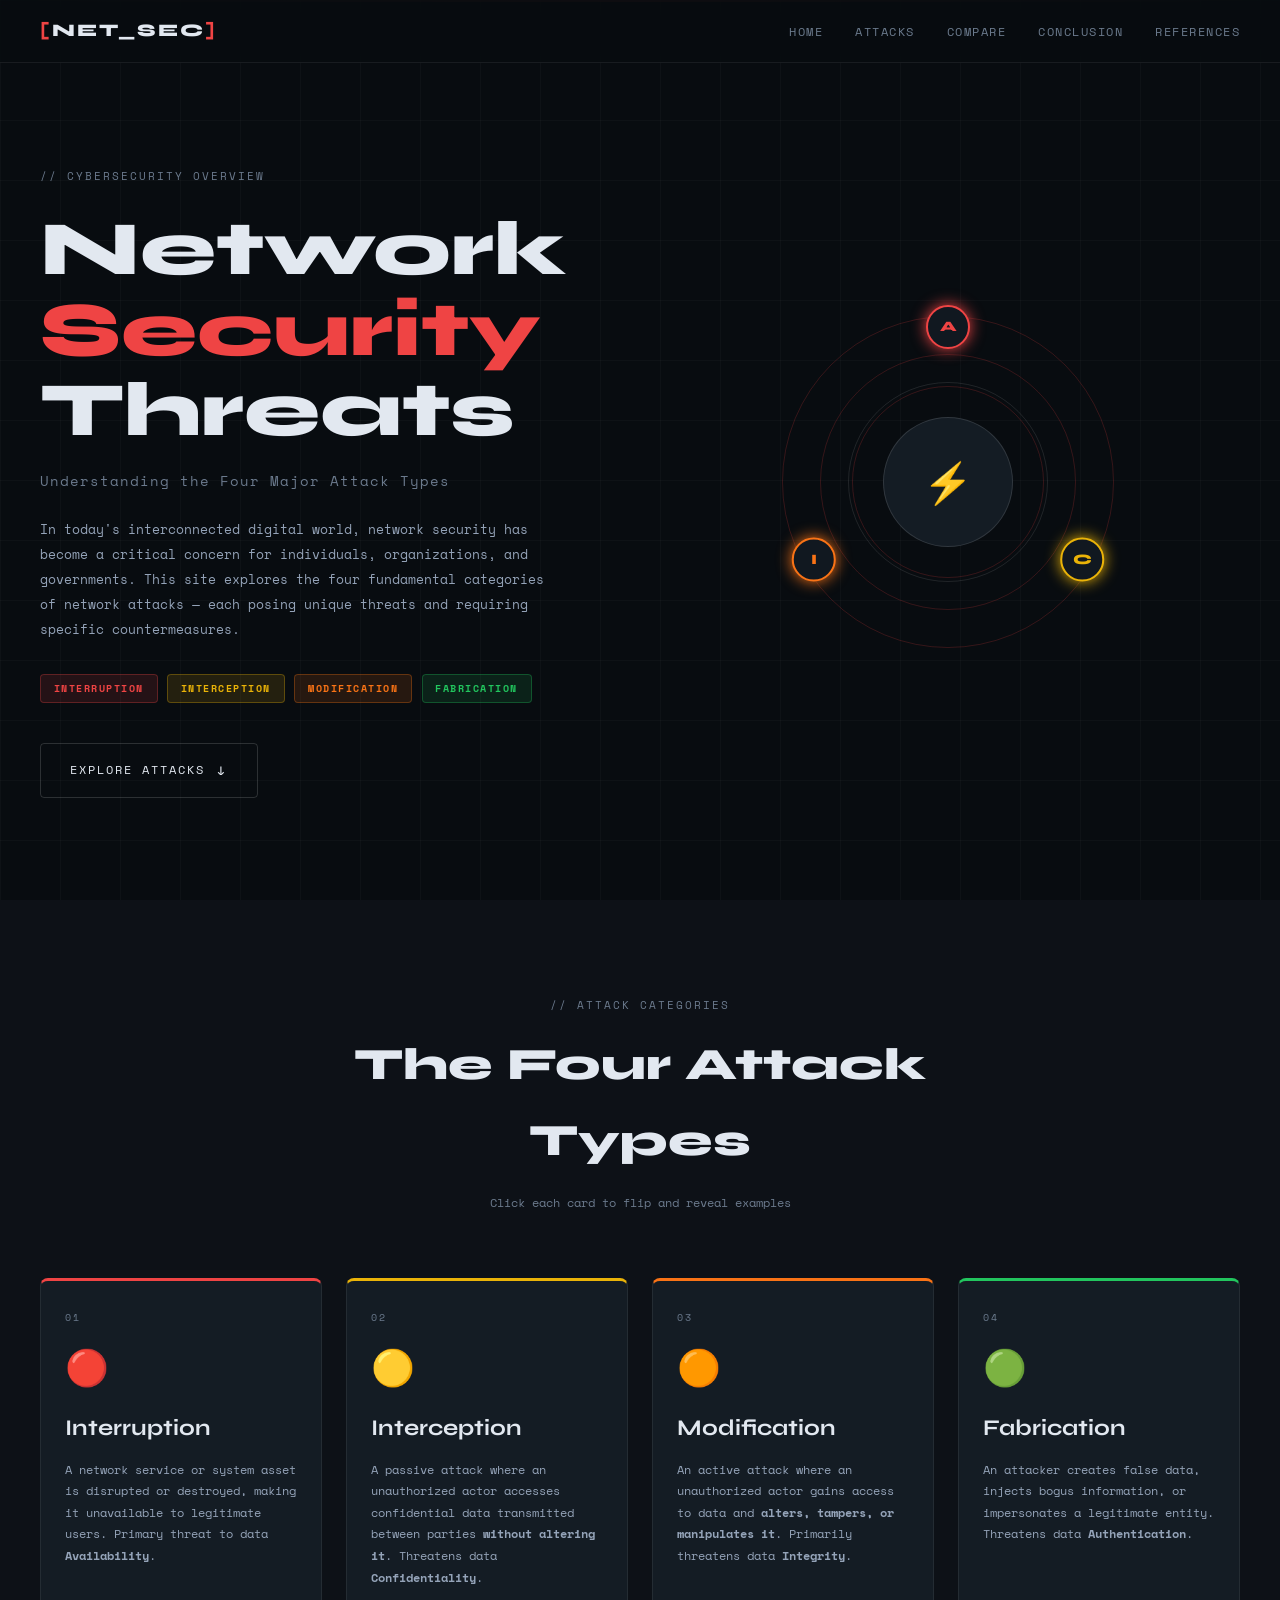
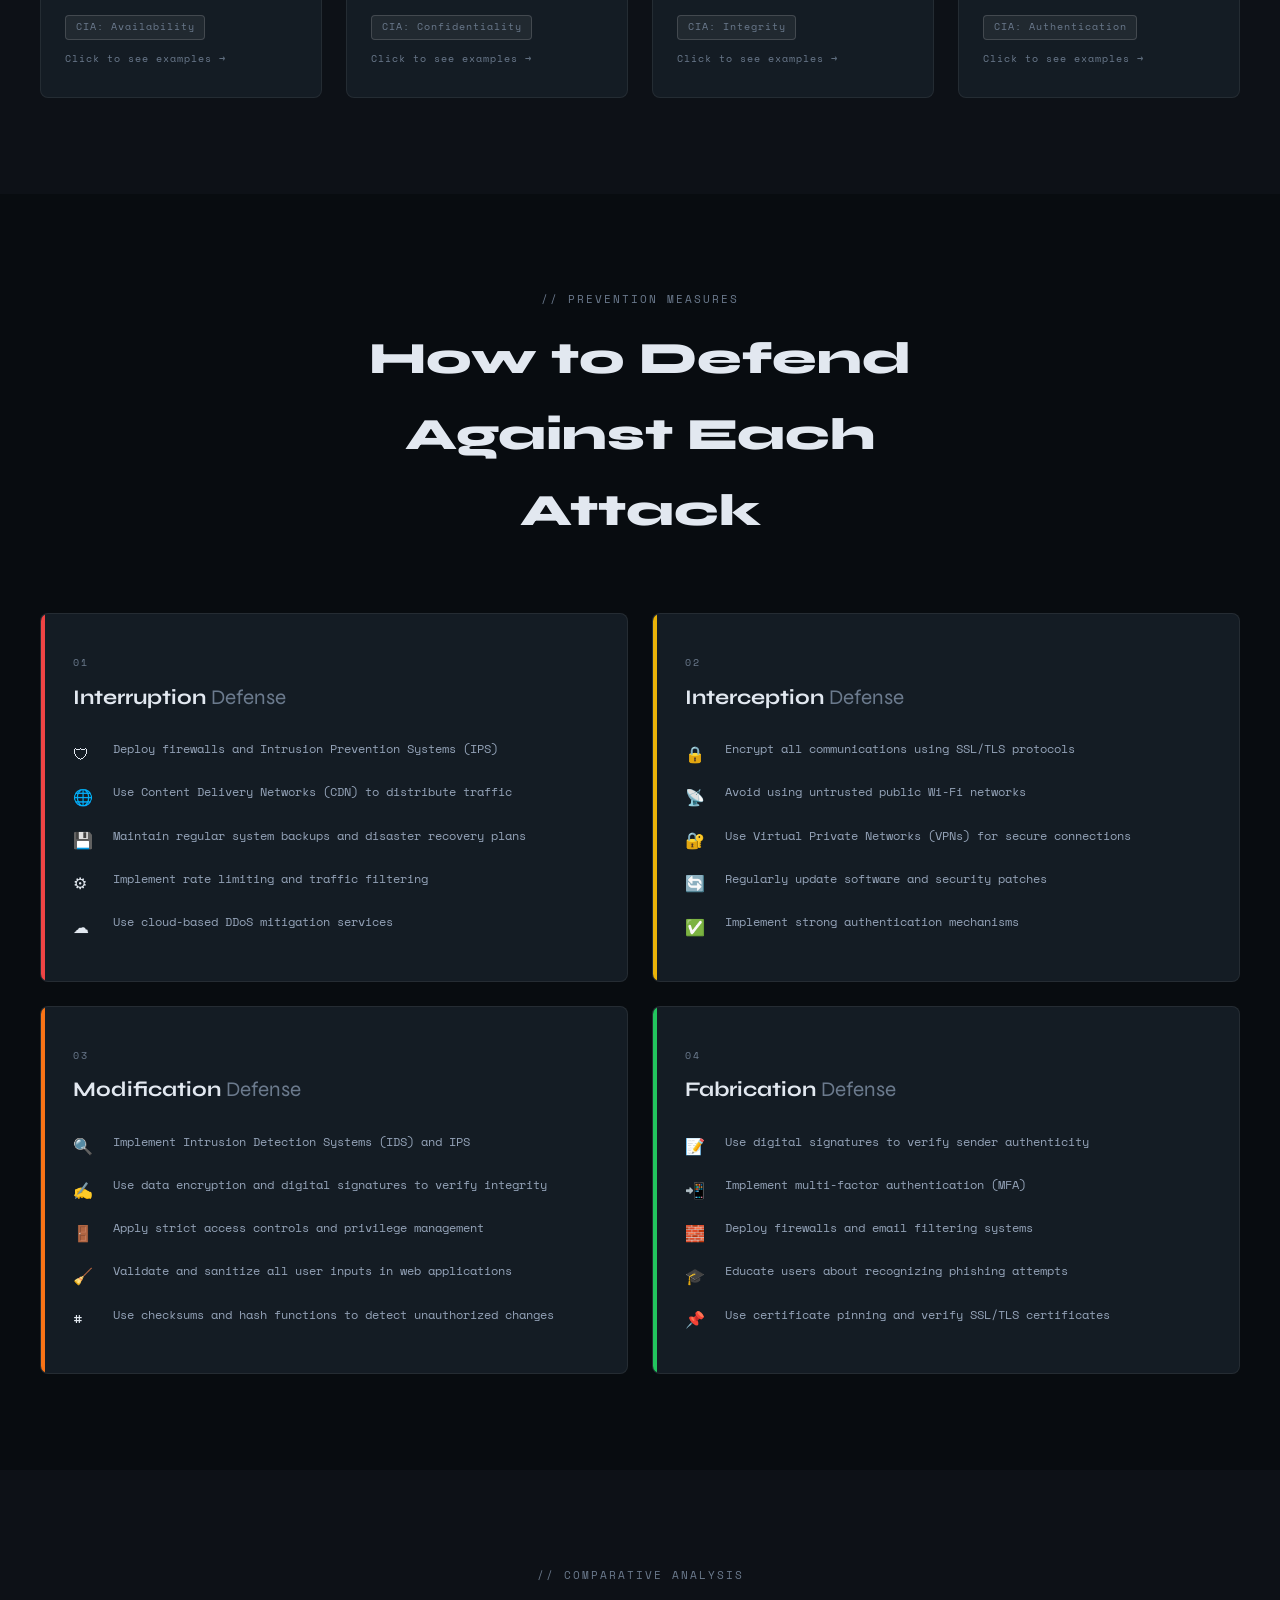
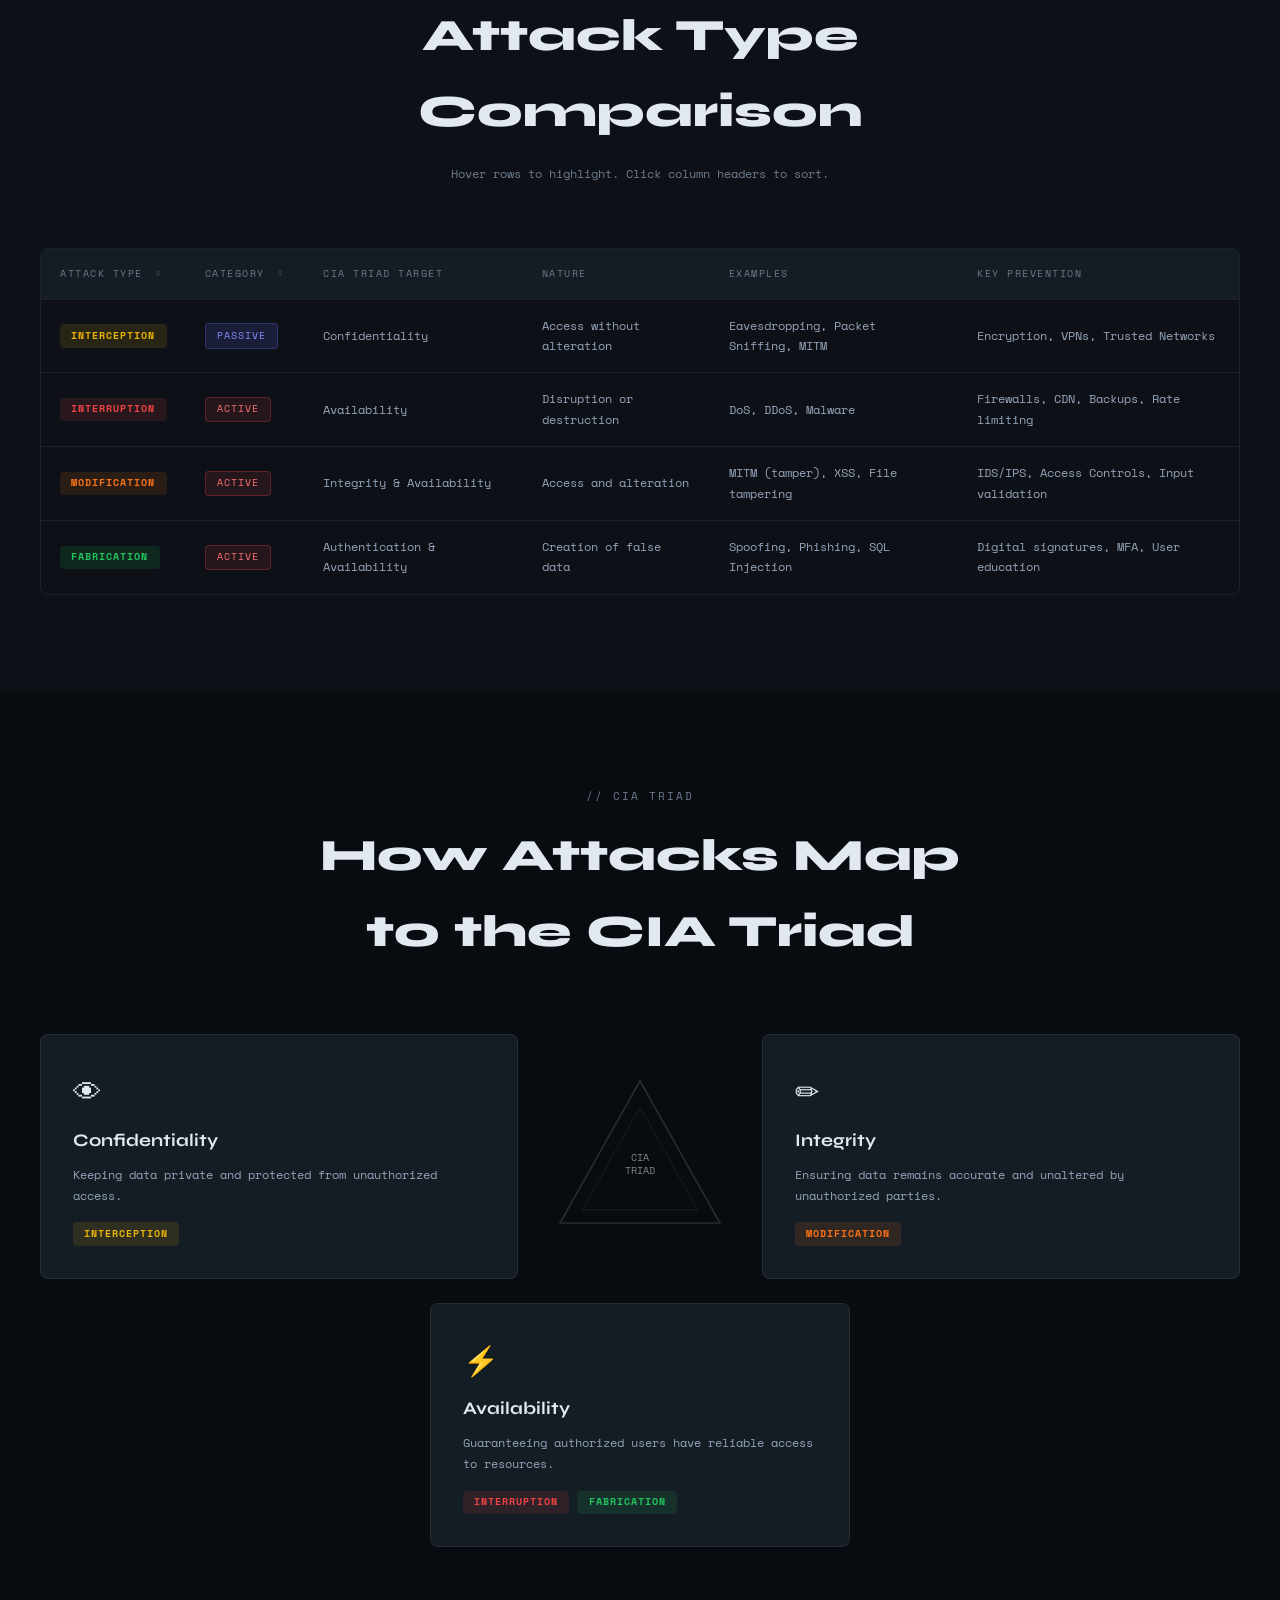
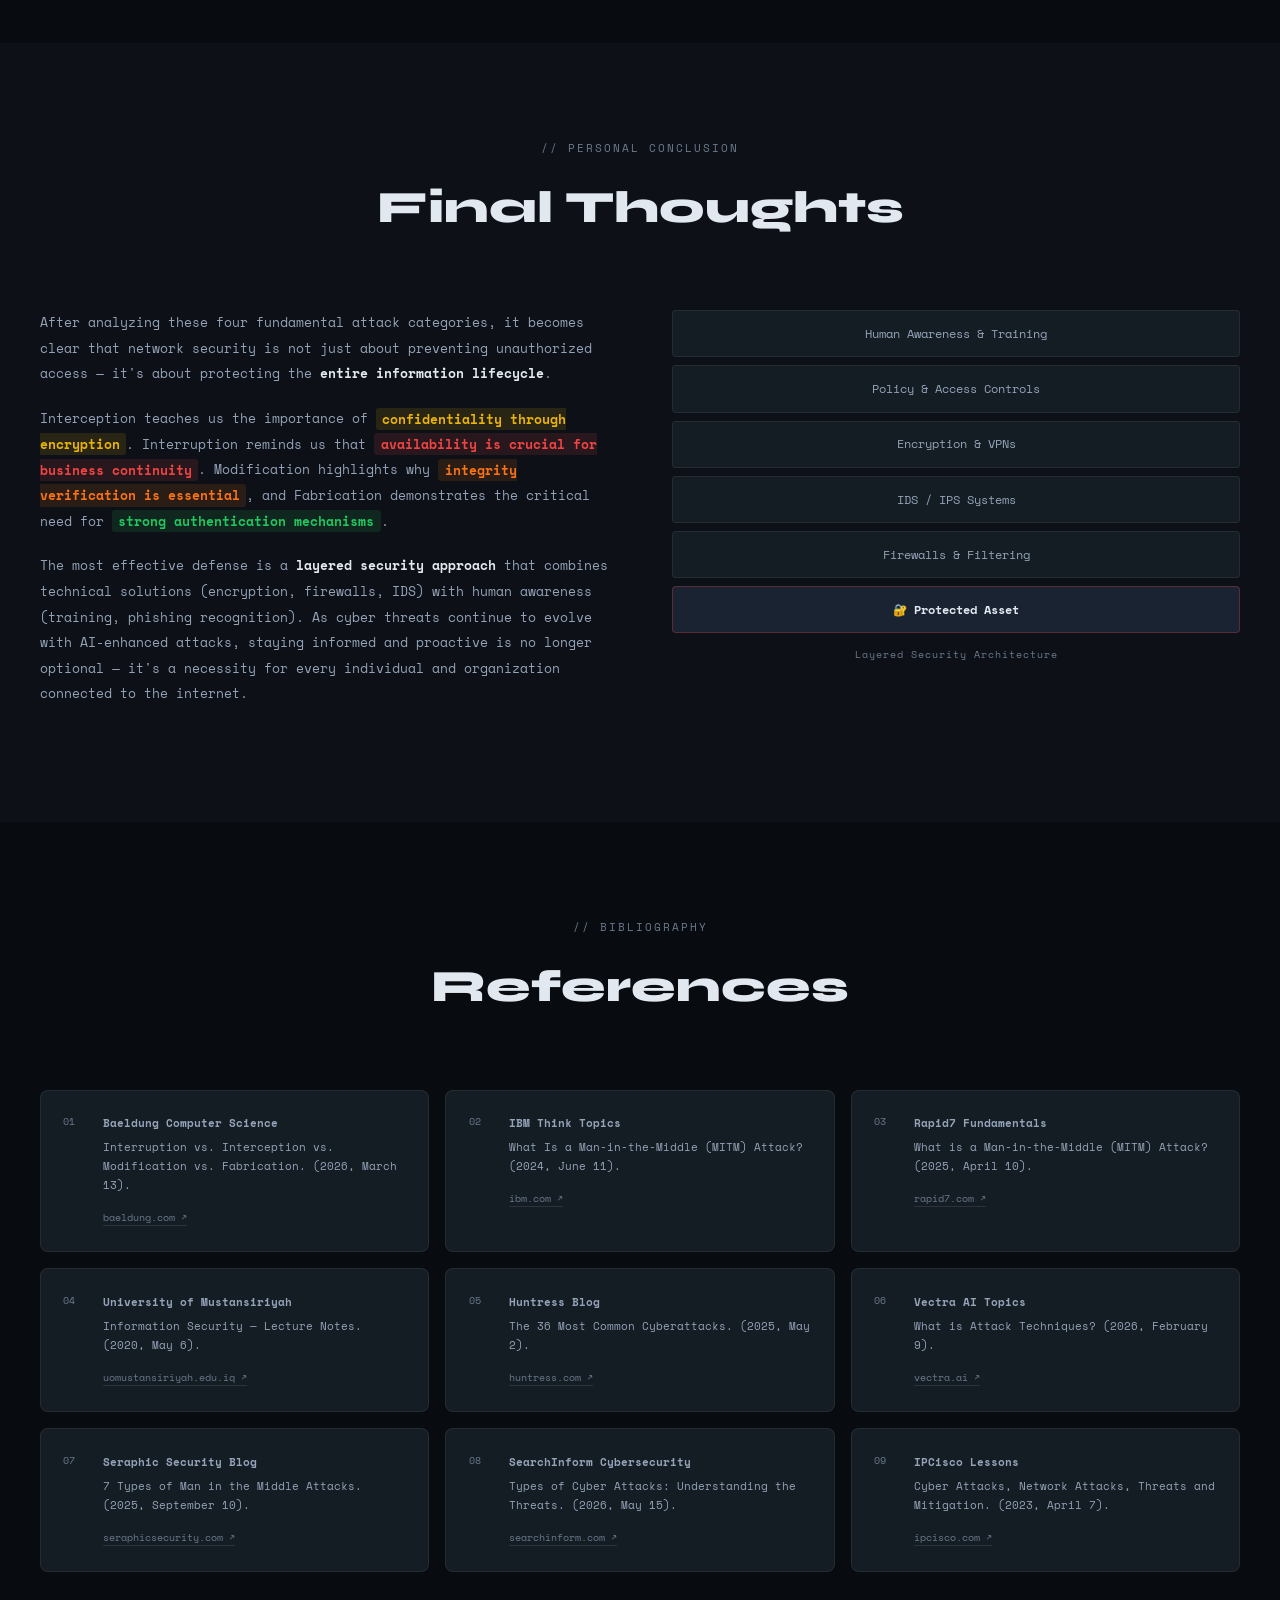
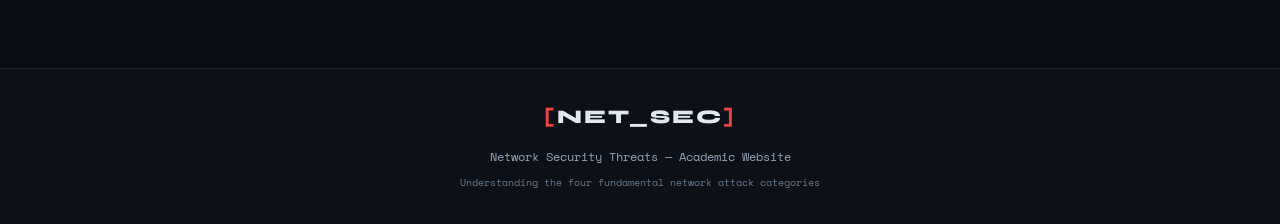
==== index.html @ ff8b8839 "Add files via upload" ====
<!DOCTYPE html>
<html lang="en">
<head>
  <meta charset="UTF-8" />
  <meta name="viewport" content="width=device-width, initial-scale=1.0" />
  <title>Network Security Threats</title>
  <link rel="preconnect" href="https://fonts.googleapis.com" />
  <link rel="preconnect" href="https://fonts.gstatic.com" crossorigin />
  <link href="https://fonts.googleapis.com/css2?family=Space+Mono:ital,wght@0,400;0,700;1,400&family=Syne:wght@400;600;700;800&display=swap" rel="stylesheet" />
  <link rel="stylesheet" href="styles.css" />
</head>
<body>

  <!-- NAV -->
  <nav class="navbar" id="navbar">
    <div class="nav-logo">
      <span class="logo-bracket">[</span>NET_SEC<span class="logo-bracket">]</span>
    </div>
    <ul class="nav-links">
      <li><a href="#home">Home</a></li>
      <li><a href="#attacks">Attacks</a></li>
      <li><a href="#comparison">Compare</a></li>
      <li><a href="#conclusion">Conclusion</a></li>
      <li><a href="#references">References</a></li>
    </ul>
    <button class="nav-toggle" id="navToggle" aria-label="Toggle navigation">
      <span></span><span></span><span></span>
    </button>
  </nav>

  <!-- HERO -->
  <section class="hero" id="home">
    <div class="hero-grid-overlay"></div>
    <div class="hero-scan-line"></div>
    <div class="hero-content">
      <p class="hero-tag">// CYBERSECURITY OVERVIEW</p>
      <h1 class="hero-title">
        <span class="line">Network</span>
        <span class="line accent">Security</span>
        <span class="line">Threats</span>
      </h1>
      <p class="hero-sub">Understanding the Four Major Attack Types</p>
      <p class="hero-intro">
        In today's interconnected digital world, network security has become a critical concern
        for individuals, organizations, and governments. This site explores the four fundamental
        categories of network attacks — each posing unique threats and requiring specific countermeasures.
      </p>
      <div class="hero-tags">
        <span class="tag interruption">Interruption</span>
        <span class="tag interception">Interception</span>
        <span class="tag modification">Modification</span>
        <span class="tag fabrication">Fabrication</span>
      </div>
      <a href="#attacks" class="hero-cta">EXPLORE ATTACKS <span>↓</span></a>
    </div>
    <div class="hero-visual">
      <div class="shield-graphic">
        <div class="shield-outer">
          <div class="shield-inner">
            <div class="shield-icon">⚡</div>
            <div class="shield-ring ring-1"></div>
            <div class="shield-ring ring-2"></div>
            <div class="shield-ring ring-3"></div>
          </div>
        </div>
        <div class="cia-triad">
          <div class="cia-node" style="--angle:0deg; --color: var(--interruption)">A</div>
          <div class="cia-node" style="--angle:120deg; --color: var(--interception)">C</div>
          <div class="cia-node" style="--angle:240deg; --color: var(--modification)">I</div>
        </div>
      </div>
    </div>
  </section>

  <!-- ATTACKS SECTION -->
  <section class="attacks-section" id="attacks">
    <div class="section-header">
      <p class="section-tag">// ATTACK CATEGORIES</p>
      <h2>The Four Attack Types</h2>
      <p class="section-sub">Click each card to flip and reveal examples</p>
    </div>

    <div class="attacks-grid">

      <!-- INTERRUPTION -->
      <div class="attack-card" data-type="interruption" id="card-interruption">
        <div class="card-inner">
          <div class="card-front">
            <div class="card-label">01</div>
            <div class="card-icon">🔴</div>
            <h3>Interruption</h3>
            <p class="card-def">A network service or system asset is disrupted or destroyed, making it unavailable to legitimate users. Primary threat to data <strong>Availability</strong>.</p>
            <div class="cia-badge">CIA: Availability</div>
            <div class="card-flip-hint">Click to see examples →</div>
          </div>
          <div class="card-back">
            <div class="card-label back">Example</div>
            <h4>DoS / DDoS Attack</h4>
            <p>An attacker overwhelms a web server with thousands of fake requests, causing it to crash. Advanced DDoS attacks use <em>botnets</em> — networks of compromised machines flooding targets simultaneously.</p>
            <div class="consequences">
              <p class="cons-title">Consequences:</p>
              <ul>
                <li>Complete service downtime</li>
                <li>Financial losses</li>
                <li>Reputational damage</li>
              </ul>
            </div>
            <div class="card-flip-hint">← Click to go back</div>
          </div>
        </div>
      </div>

      <!-- INTERCEPTION -->
      <div class="attack-card" data-type="interception" id="card-interception">
        <div class="card-inner">
          <div class="card-front">
            <div class="card-label">02</div>
            <div class="card-icon">🟡</div>
            <h3>Interception</h3>
            <p class="card-def">A passive attack where an unauthorized actor accesses confidential data transmitted between parties <strong>without altering it</strong>. Threatens data <strong>Confidentiality</strong>.</p>
            <div class="cia-badge">CIA: Confidentiality</div>
            <div class="card-flip-hint">Click to see examples →</div>
          </div>
          <div class="card-back">
            <div class="card-label back">Example</div>
            <h4>Man-in-the-Middle (MITM)</h4>
            <p>A hacker sets up a rogue Wi-Fi hotspot in a coffee shop. When users connect, the attacker eavesdrops using <em>packet sniffing</em> or <em>ARP spoofing</em>, capturing passwords and financial data.</p>
            <div class="consequences">
              <p class="cons-title">Consequences:</p>
              <ul>
                <li>Theft of sensitive data</li>
                <li>Corporate espionage</li>
                <li>Identity theft</li>
              </ul>
            </div>
            <div class="card-flip-hint">← Click to go back</div>
          </div>
        </div>
      </div>

      <!-- MODIFICATION -->
      <div class="attack-card" data-type="modification" id="card-modification">
        <div class="card-inner">
          <div class="card-front">
            <div class="card-label">03</div>
            <div class="card-icon">🟠</div>
            <h3>Modification</h3>
            <p class="card-def">An active attack where an unauthorized actor gains access to data and <strong>alters, tampers, or manipulates it</strong>. Primarily threatens data <strong>Integrity</strong>.</p>
            <div class="cia-badge">CIA: Integrity</div>
            <div class="card-flip-hint">Click to see examples →</div>
          </div>
          <div class="card-back">
            <div class="card-label back">Example</div>
            <h4>Cross-Site Scripting (XSS)</h4>
            <p>A hacker injects malicious JavaScript into a legitimate website. When users visit, the script executes in their browsers — stealing session cookies, redirecting to phishing sites, or altering content.</p>
            <div class="consequences">
              <p class="cons-title">Consequences:</p>
              <ul>
                <li>Corruption of critical data</li>
                <li>Unauthorized transactions</li>
                <li>Spread of misinformation</li>
              </ul>
            </div>
            <div class="card-flip-hint">← Click to go back</div>
          </div>
        </div>
      </div>

      <!-- FABRICATION -->
      <div class="attack-card" data-type="fabrication" id="card-fabrication">
        <div class="card-inner">
          <div class="card-front">
            <div class="card-label">04</div>
            <div class="card-icon">🟢</div>
            <h3>Fabrication</h3>
            <p class="card-def">An attacker creates false data, injects bogus information, or impersonates a legitimate entity. Threatens data <strong>Authentication</strong>.</p>
            <div class="cia-badge">CIA: Authentication</div>
            <div class="card-flip-hint">Click to see examples →</div>
          </div>
          <div class="card-back">
            <div class="card-label back">Example</div>
            <h4>Phishing + IP Spoofing</h4>
            <p>A hacker sends emails pretending to be a legitimate bank, creating a fake identical website. Users enter credentials which are stolen. SQL Injection can also insert false records into databases.</p>
            <div class="consequences">
              <p class="cons-title">Consequences:</p>
              <ul>
                <li>Fraudulent transactions</li>
                <li>Identity impersonation</li>
                <li>Compromised accounts</li>
              </ul>
            </div>
            <div class="card-flip-hint">← Click to go back</div>
          </div>
        </div>
      </div>

    </div>
  </section>

  <!-- DETAIL PANELS -->
  <section class="details-section">
    <div class="section-header">
      <p class="section-tag">// PREVENTION MEASURES</p>
      <h2>How to Defend Against Each Attack</h2>
    </div>

    <div class="detail-panels">

      <div class="detail-panel" data-type="interruption">
        <div class="panel-accent"></div>
        <div class="panel-number">01</div>
        <h3>Interruption <span>Defense</span></h3>
        <div class="prevention-list">
          <div class="prev-item"><span class="prev-icon">🛡</span><p>Deploy firewalls and Intrusion Prevention Systems (IPS)</p></div>
          <div class="prev-item"><span class="prev-icon">🌐</span><p>Use Content Delivery Networks (CDN) to distribute traffic</p></div>
          <div class="prev-item"><span class="prev-icon">💾</span><p>Maintain regular system backups and disaster recovery plans</p></div>
          <div class="prev-item"><span class="prev-icon">⚙</span><p>Implement rate limiting and traffic filtering</p></div>
          <div class="prev-item"><span class="prev-icon">☁</span><p>Use cloud-based DDoS mitigation services</p></div>
        </div>
      </div>

      <div class="detail-panel" data-type="interception">
        <div class="panel-accent"></div>
        <div class="panel-number">02</div>
        <h3>Interception <span>Defense</span></h3>
        <div class="prevention-list">
          <div class="prev-item"><span class="prev-icon">🔒</span><p>Encrypt all communications using SSL/TLS protocols</p></div>
          <div class="prev-item"><span class="prev-icon">📡</span><p>Avoid using untrusted public Wi-Fi networks</p></div>
          <div class="prev-item"><span class="prev-icon">🔐</span><p>Use Virtual Private Networks (VPNs) for secure connections</p></div>
          <div class="prev-item"><span class="prev-icon">🔄</span><p>Regularly update software and security patches</p></div>
          <div class="prev-item"><span class="prev-icon">✅</span><p>Implement strong authentication mechanisms</p></div>
        </div>
      </div>

      <div class="detail-panel" data-type="modification">
        <div class="panel-accent"></div>
        <div class="panel-number">03</div>
        <h3>Modification <span>Defense</span></h3>
        <div class="prevention-list">
          <div class="prev-item"><span class="prev-icon">🔍</span><p>Implement Intrusion Detection Systems (IDS) and IPS</p></div>
          <div class="prev-item"><span class="prev-icon">✍</span><p>Use data encryption and digital signatures to verify integrity</p></div>
          <div class="prev-item"><span class="prev-icon">🚪</span><p>Apply strict access controls and privilege management</p></div>
          <div class="prev-item"><span class="prev-icon">🧹</span><p>Validate and sanitize all user inputs in web applications</p></div>
          <div class="prev-item"><span class="prev-icon">#</span><p>Use checksums and hash functions to detect unauthorized changes</p></div>
        </div>
      </div>

      <div class="detail-panel" data-type="fabrication">
        <div class="panel-accent"></div>
        <div class="panel-number">04</div>
        <h3>Fabrication <span>Defense</span></h3>
        <div class="prevention-list">
          <div class="prev-item"><span class="prev-icon">📝</span><p>Use digital signatures to verify sender authenticity</p></div>
          <div class="prev-item"><span class="prev-icon">📲</span><p>Implement multi-factor authentication (MFA)</p></div>
          <div class="prev-item"><span class="prev-icon">🧱</span><p>Deploy firewalls and email filtering systems</p></div>
          <div class="prev-item"><span class="prev-icon">🎓</span><p>Educate users about recognizing phishing attempts</p></div>
          <div class="prev-item"><span class="prev-icon">📌</span><p>Use certificate pinning and verify SSL/TLS certificates</p></div>
        </div>
      </div>

    </div>
  </section>

  <!-- COMPARISON TABLE -->
  <section class="comparison-section" id="comparison">
    <div class="section-header">
      <p class="section-tag">// COMPARATIVE ANALYSIS</p>
      <h2>Attack Type Comparison</h2>
      <p class="section-sub">Hover rows to highlight. Click column headers to sort.</p>
    </div>
    <div class="table-wrapper">
      <table class="comparison-table" id="compTable">
        <thead>
          <tr>
            <th data-col="0" class="sortable">Attack Type <span class="sort-icon">↕</span></th>
            <th data-col="1" class="sortable">Category <span class="sort-icon">↕</span></th>
            <th data-col="2">CIA Triad Target</th>
            <th data-col="3">Nature</th>
            <th data-col="4">Examples</th>
            <th data-col="5">Key Prevention</th>
          </tr>
        </thead>
        <tbody>
          <tr data-type="interception">
            <td><span class="type-pill interception">Interception</span></td>
            <td><span class="cat-badge passive">Passive</span></td>
            <td>Confidentiality</td>
            <td>Access without alteration</td>
            <td>Eavesdropping, Packet Sniffing, MITM</td>
            <td>Encryption, VPNs, Trusted Networks</td>
          </tr>
          <tr data-type="interruption">
            <td><span class="type-pill interruption">Interruption</span></td>
            <td><span class="cat-badge active">Active</span></td>
            <td>Availability</td>
            <td>Disruption or destruction</td>
            <td>DoS, DDoS, Malware</td>
            <td>Firewalls, CDN, Backups, Rate limiting</td>
          </tr>
          <tr data-type="modification">
            <td><span class="type-pill modification">Modification</span></td>
            <td><span class="cat-badge active">Active</span></td>
            <td>Integrity &amp; Availability</td>
            <td>Access and alteration</td>
            <td>MITM (tamper), XSS, File tampering</td>
            <td>IDS/IPS, Access Controls, Input validation</td>
          </tr>
          <tr data-type="fabrication">
            <td><span class="type-pill fabrication">Fabrication</span></td>
            <td><span class="cat-badge active">Active</span></td>
            <td>Authentication &amp; Availability</td>
            <td>Creation of false data</td>
            <td>Spoofing, Phishing, SQL Injection</td>
            <td>Digital signatures, MFA, User education</td>
          </tr>
        </tbody>
      </table>
    </div>
  </section>

  <!-- CIA TRIAD VISUAL -->
  <section class="cia-section">
    <div class="section-header">
      <p class="section-tag">// CIA TRIAD</p>
      <h2>How Attacks Map to the CIA Triad</h2>
    </div>
    <div class="cia-visual">
      <div class="cia-card" data-cia="confidentiality">
        <div class="cia-icon">👁</div>
        <h3>Confidentiality</h3>
        <p>Keeping data private and protected from unauthorized access.</p>
        <div class="cia-link"><span class="type-pill interception">Interception</span></div>
      </div>
      <div class="cia-center">
        <div class="cia-triangle">
          <svg viewBox="0 0 200 180" xmlns="http://www.w3.org/2000/svg">
            <polygon points="100,10 190,170 10,170" fill="none" stroke="rgba(255,255,255,0.15)" stroke-width="1.5"/>
            <polygon points="100,40 165,155 35,155" fill="none" stroke="rgba(255,255,255,0.08)" stroke-width="1"/>
            <text x="100" y="100" text-anchor="middle" fill="rgba(255,255,255,0.5)" font-size="11" font-family="Space Mono">CIA</text>
            <text x="100" y="115" text-anchor="middle" fill="rgba(255,255,255,0.5)" font-size="11" font-family="Space Mono">TRIAD</text>
          </svg>
        </div>
      </div>
      <div class="cia-card" data-cia="integrity">
        <div class="cia-icon">✏</div>
        <h3>Integrity</h3>
        <p>Ensuring data remains accurate and unaltered by unauthorized parties.</p>
        <div class="cia-link"><span class="type-pill modification">Modification</span></div>
      </div>
      <div class="cia-card cia-bottom" data-cia="availability">
        <div class="cia-icon">⚡</div>
        <h3>Availability</h3>
        <p>Guaranteeing authorized users have reliable access to resources.</p>
        <div class="cia-link">
          <span class="type-pill interruption">Interruption</span>
          <span class="type-pill fabrication">Fabrication</span>
        </div>
      </div>
    </div>
  </section>

  <!-- CONCLUSION -->
  <section class="conclusion-section" id="conclusion">
    <div class="section-header">
      <p class="section-tag">// PERSONAL CONCLUSION</p>
      <h2>Final Thoughts</h2>
    </div>
    <div class="conclusion-content">
      <div class="conclusion-text">
        <p>
          After analyzing these four fundamental attack categories, it becomes clear that network security
          is not just about preventing unauthorized access — it's about protecting the <strong>entire information lifecycle</strong>.
        </p>
        <p>
          Interception teaches us the importance of <span class="highlight interception">confidentiality through encryption</span>.
          Interruption reminds us that <span class="highlight interruption">availability is crucial for business continuity</span>.
          Modification highlights why <span class="highlight modification">integrity verification is essential</span>, and
          Fabrication demonstrates the critical need for <span class="highlight fabrication">strong authentication mechanisms</span>.
        </p>
        <p>
          The most effective defense is a <strong>layered security approach</strong> that combines technical solutions
          (encryption, firewalls, IDS) with human awareness (training, phishing recognition). As cyber threats
          continue to evolve with AI-enhanced attacks, staying informed and proactive is no longer optional —
          it's a necessity for every individual and organization connected to the internet.
        </p>
      </div>
      <div class="conclusion-visual">
        <div class="layered-defense">
          <div class="defense-layer" style="--delay:0s">
            <span>Human Awareness & Training</span>
          </div>
          <div class="defense-layer" style="--delay:.1s">
            <span>Policy & Access Controls</span>
          </div>
          <div class="defense-layer" style="--delay:.2s">
            <span>Encryption & VPNs</span>
          </div>
          <div class="defense-layer" style="--delay:.3s">
            <span>IDS / IPS Systems</span>
          </div>
          <div class="defense-layer" style="--delay:.4s">
            <span>Firewalls & Filtering</span>
          </div>
          <div class="defense-layer core" style="--delay:.5s">
            <span>🔐 Protected Asset</span>
          </div>
        </div>
        <p class="defense-caption">Layered Security Architecture</p>
      </div>
    </div>
  </section>

  <!-- REFERENCES -->
  <section class="references-section" id="references">
    <div class="section-header">
      <p class="section-tag">// BIBLIOGRAPHY</p>
      <h2>References</h2>
    </div>
    <div class="references-grid">
      <div class="ref-item">
        <span class="ref-num">01</span>
        <div class="ref-content">
          <p class="ref-source">Baeldung Computer Science</p>
          <p>Interruption vs. Interception vs. Modification vs. Fabrication. (2026, March 13).</p>
          <a href="https://www.baeldung.com/cs/security-interruption-interception-modification-fabrication" target="_blank" rel="noopener">baeldung.com ↗</a>
        </div>
      </div>
      <div class="ref-item">
        <span class="ref-num">02</span>
        <div class="ref-content">
          <p class="ref-source">IBM Think Topics</p>
          <p>What Is a Man-in-the-Middle (MITM) Attack? (2024, June 11).</p>
          <a href="https://www.ibm.com/think/topics/man-in-the-middle" target="_blank" rel="noopener">ibm.com ↗</a>
        </div>
      </div>
      <div class="ref-item">
        <span class="ref-num">03</span>
        <div class="ref-content">
          <p class="ref-source">Rapid7 Fundamentals</p>
          <p>What is a Man-in-the-Middle (MITM) Attack? (2025, April 10).</p>
          <a href="https://www.rapid7.com/fundamentals/man-in-the-middle-attacks/" target="_blank" rel="noopener">rapid7.com ↗</a>
        </div>
      </div>
      <div class="ref-item">
        <span class="ref-num">04</span>
        <div class="ref-content">
          <p class="ref-source">University of Mustansiriyah</p>
          <p>Information Security — Lecture Notes. (2020, May 6).</p>
          <a href="https://uomustansiriyah.edu.iq/media/lectures/6/6_2020_05_06!04_30_41_PM.pdf" target="_blank" rel="noopener">uomustansiriyah.edu.iq ↗</a>
        </div>
      </div>
      <div class="ref-item">
        <span class="ref-num">05</span>
        <div class="ref-content">
          <p class="ref-source">Huntress Blog</p>
          <p>The 36 Most Common Cyberattacks. (2025, May 2).</p>
          <a href="https://www.huntress.com/blog/most-common-cyberattacks" target="_blank" rel="noopener">huntress.com ↗</a>
        </div>
      </div>
      <div class="ref-item">
        <span class="ref-num">06</span>
        <div class="ref-content">
          <p class="ref-source">Vectra AI Topics</p>
          <p>What is Attack Techniques? (2026, February 9).</p>
          <a href="https://www.vectra.ai/topics/cyberattack-techniques" target="_blank" rel="noopener">vectra.ai ↗</a>
        </div>
      </div>
      <div class="ref-item">
        <span class="ref-num">07</span>
        <div class="ref-content">
          <p class="ref-source">Seraphic Security Blog</p>
          <p>7 Types of Man in the Middle Attacks. (2025, September 10).</p>
          <a href="https://seraphicsecurity.com/learn/website-security/7-types-of-man-in-the-middle-attacks-and-5-real-world-examples/" target="_blank" rel="noopener">seraphicsecurity.com ↗</a>
        </div>
      </div>
      <div class="ref-item">
        <span class="ref-num">08</span>
        <div class="ref-content">
          <p class="ref-source">SearchInform Cybersecurity</p>
          <p>Types of Cyber Attacks: Understanding the Threats. (2026, May 15).</p>
          <a href="https://searchinform.com/articles/cybersecurity/cyber-threats/cyber-attacks/types/" target="_blank" rel="noopener">searchinform.com ↗</a>
        </div>
      </div>
      <div class="ref-item">
        <span class="ref-num">09</span>
        <div class="ref-content">
          <p class="ref-source">IPCisco Lessons</p>
          <p>Cyber Attacks, Network Attacks, Threats and Mitigation. (2023, April 7).</p>
          <a href="https://ipcisco.com/lesson/cyber-attacks-network-attacks/" target="_blank" rel="noopener">ipcisco.com ↗</a>
        </div>
      </div>
    </div>
  </section>

  <!-- FOOTER -->
  <footer class="site-footer">
    <div class="footer-inner">
      <div class="footer-logo">
        <span class="logo-bracket">[</span>NET_SEC<span class="logo-bracket">]</span>
      </div>
      <p>Network Security Threats — Academic Website</p>
      <p class="footer-sub">Understanding the four fundamental network attack categories</p>
    </div>
  </footer>

  <script src="script.js"></script>
</body>
</html>
---- styles.css ----
/* ============================
   CSS VARIABLES & RESET
   ============================ */
:root {
  --bg: #080c10;
  --bg-2: #0d1117;
  --bg-3: #111820;
  --surface: #141c24;
  --surface-2: #1a2332;
  --border: rgba(255, 255, 255, 0.07);
  --border-hover: rgba(255, 255, 255, 0.15);
  --text: #e2e8f0;
  --text-muted: #6b7a8d;
  --text-dim: #94a3b8;

  --interruption: #ef4444;
  --interception: #eab308;
  --modification: #f97316;
  --fabrication: #22c55e;

  --interruption-dim: rgba(239, 68, 68, 0.12);
  --interception-dim: rgba(234, 179, 8, 0.12);
  --modification-dim: rgba(249, 115, 22, 0.12);
  --fabrication-dim: rgba(34, 197, 94, 0.12);

  --font-display: 'Syne', sans-serif;
  --font-mono: 'Space Mono', monospace;

  --radius: 4px;
  --radius-lg: 8px;
  --transition: 0.25s ease;
}

*, *::before, *::after { box-sizing: border-box; margin: 0; padding: 0; }

html { scroll-behavior: smooth; }

body {
  font-family: var(--font-mono);
  background: var(--bg);
  color: var(--text);
  line-height: 1.7;
  overflow-x: hidden;
}

a { color: var(--text); text-decoration: none; }

ul { list-style: none; }

/* ============================
   SCROLLBAR
   ============================ */
::-webkit-scrollbar { width: 4px; }
::-webkit-scrollbar-track { background: var(--bg); }
::-webkit-scrollbar-thumb { background: var(--surface-2); border-radius: 2px; }

/* ============================
   NAVBAR
   ============================ */
.navbar {
  position: fixed;
  top: 0; left: 0; right: 0;
  z-index: 100;
  display: flex;
  align-items: center;
  justify-content: space-between;
  padding: 1rem 2.5rem;
  background: rgba(8, 12, 16, 0.85);
  backdrop-filter: blur(16px);
  border-bottom: 1px solid var(--border);
  transition: var(--transition);
}

.navbar.scrolled {
  padding: .75rem 2.5rem;
  box-shadow: 0 4px 40px rgba(0,0,0,.4);
}

.nav-logo {
  font-family: var(--font-display);
  font-weight: 800;
  font-size: 1.1rem;
  letter-spacing: 2px;
  color: var(--text);
}

.logo-bracket { color: var(--interruption); }

.nav-links {
  display: flex;
  gap: 2rem;
}

.nav-links a {
  font-family: var(--font-mono);
  font-size: .75rem;
  letter-spacing: 1.5px;
  color: var(--text-muted);
  text-transform: uppercase;
  transition: color var(--transition);
  position: relative;
}

.nav-links a::after {
  content: '';
  position: absolute;
  bottom: -3px; left: 0; right: 0;
  height: 1px;
  background: var(--interruption);
  transform: scaleX(0);
  transition: transform var(--transition);
}

.nav-links a:hover { color: var(--text); }
.nav-links a:hover::after { transform: scaleX(1); }

.nav-toggle {
  display: none;
  flex-direction: column;
  gap: 5px;
  background: none;
  border: none;
  cursor: pointer;
  padding: 4px;
}

.nav-toggle span {
  display: block;
  width: 24px; height: 2px;
  background: var(--text);
  transition: var(--transition);
}

/* ============================
   HERO
   ============================ */
.hero {
  min-height: 100vh;
  display: grid;
  grid-template-columns: 1fr 1fr;
  align-items: center;
  padding: 8rem 2.5rem 4rem;
  position: relative;
  overflow: hidden;
  gap: 2rem;
}

.hero-grid-overlay {
  position: absolute;
  inset: 0;
  background-image:
    linear-gradient(rgba(255,255,255,.025) 1px, transparent 1px),
    linear-gradient(90deg, rgba(255,255,255,.025) 1px, transparent 1px);
  background-size: 60px 60px;
  pointer-events: none;
}

.hero-scan-line {
  position: absolute;
  top: 0; left: 0; right: 0;
  height: 2px;
  background: linear-gradient(90deg, transparent, var(--interruption), transparent);
  animation: scan 4s linear infinite;
  opacity: .4;
  pointer-events: none;
}

@keyframes scan {
  0% { top: 0; }
  100% { top: 100%; }
}

.hero-content { z-index: 1; }

.hero-tag {
  font-family: var(--font-mono);
  font-size: .7rem;
  color: var(--text-muted);
  letter-spacing: 2px;
  margin-bottom: 1.5rem;
}

.hero-title {
  font-family: var(--font-display);
  font-size: clamp(2.8rem, 6vw, 5rem);
  font-weight: 800;
  line-height: 1.05;
  margin-bottom: 1.2rem;
}

.hero-title .line { display: block; }
.hero-title .accent { color: var(--interruption); }

.hero-sub {
  font-family: var(--font-mono);
  font-size: .85rem;
  color: var(--text-muted);
  margin-bottom: 1.5rem;
  letter-spacing: 1px;
}

.hero-intro {
  font-family: var(--font-mono);
  font-size: .82rem;
  color: var(--text-dim);
  max-width: 520px;
  line-height: 1.9;
  margin-bottom: 2rem;
}

.hero-tags {
  display: flex;
  flex-wrap: wrap;
  gap: .6rem;
  margin-bottom: 2.5rem;
}

.tag {
  font-family: var(--font-mono);
  font-size: .65rem;
  padding: .3rem .8rem;
  border-radius: var(--radius);
  letter-spacing: 1.5px;
  text-transform: uppercase;
  font-weight: 700;
}

.tag.interruption { background: var(--interruption-dim); color: var(--interruption); border: 1px solid rgba(239,68,68,.3); }
.tag.interception  { background: var(--interception-dim);  color: var(--interception);  border: 1px solid rgba(234,179,8,.3); }
.tag.modification  { background: var(--modification-dim);  color: var(--modification);  border: 1px solid rgba(249,115,22,.3); }
.tag.fabrication   { background: var(--fabrication-dim);   color: var(--fabrication);   border: 1px solid rgba(34,197,94,.3); }

.hero-cta {
  display: inline-flex;
  align-items: center;
  gap: .7rem;
  font-family: var(--font-mono);
  font-size: .75rem;
  letter-spacing: 2px;
  text-transform: uppercase;
  color: var(--text);
  border: 1px solid var(--border-hover);
  padding: .8rem 1.8rem;
  border-radius: var(--radius);
  transition: all var(--transition);
}

.hero-cta:hover {
  background: var(--interruption);
  border-color: var(--interruption);
  color: #fff;
}

.hero-cta span { font-size: 1rem; animation: bounce 1.5s infinite; }

@keyframes bounce {
  0%, 100% { transform: translateY(0); }
  50% { transform: translateY(4px); }
}

/* Hero visual */
.hero-visual {
  display: flex;
  justify-content: center;
  align-items: center;
  z-index: 1;
}

.shield-graphic {
  position: relative;
  width: 320px;
  height: 320px;
  display: flex;
  align-items: center;
  justify-content: center;
}

.shield-outer {
  width: 200px; height: 200px;
  border-radius: 50%;
  border: 1px solid rgba(255,255,255,.1);
  display: flex;
  align-items: center;
  justify-content: center;
  position: relative;
  animation: rotateSlow 20s linear infinite;
}

.shield-inner {
  width: 130px; height: 130px;
  border-radius: 50%;
  background: var(--surface);
  border: 1px solid rgba(255,255,255,.12);
  display: flex;
  align-items: center;
  justify-content: center;
  position: relative;
}

.shield-icon {
  font-size: 2.5rem;
  animation: pulse 2s ease-in-out infinite;
}

@keyframes pulse {
  0%, 100% { opacity: 1; transform: scale(1); }
  50% { opacity: .7; transform: scale(.95); }
}

.shield-ring {
  position: absolute;
  border-radius: 50%;
  border: 1px solid rgba(239,68,68,.2);
  animation: expandRing 3s ease-out infinite;
}

.ring-1 { width: 150%; height: 150%; animation-delay: 0s; }
.ring-2 { width: 200%; height: 200%; animation-delay: 1s; }
.ring-3 { width: 260%; height: 260%; animation-delay: 2s; }

@keyframes expandRing {
  0% { opacity: .6; transform: scale(.8); }
  100% { opacity: 0; transform: scale(1); }
}

@keyframes rotateSlow {
  from { transform: rotate(0deg); }
  to { transform: rotate(360deg); }
}

.cia-triad {
  position: absolute;
  inset: 0;
  pointer-events: none;
}

.cia-node {
  position: absolute;
  width: 44px; height: 44px;
  border-radius: 50%;
  background: var(--bg-3);
  border: 2px solid var(--color);
  color: var(--color);
  font-family: var(--font-display);
  font-weight: 800;
  font-size: .9rem;
  display: flex;
  align-items: center;
  justify-content: center;
  top: 50%;
  left: 50%;
  transform: translate(-50%, -50%)
             rotate(var(--angle))
             translateY(-155px)
             rotate(calc(-1 * var(--angle)));
  box-shadow: 0 0 15px var(--color);
}

/* ============================
   SECTION COMMONS
   ============================ */
section { padding: 6rem 2.5rem; }

.section-header {
  max-width: 700px;
  margin: 0 auto 4rem;
  text-align: center;
}

.section-tag {
  font-family: var(--font-mono);
  font-size: .68rem;
  color: var(--text-muted);
  letter-spacing: 2px;
  margin-bottom: .8rem;
}

.section-header h2 {
  font-family: var(--font-display);
  font-size: clamp(1.8rem, 4vw, 2.8rem);
  font-weight: 800;
  margin-bottom: .8rem;
}

.section-sub {
  font-family: var(--font-mono);
  font-size: .78rem;
  color: var(--text-muted);
}

/* ============================
   ATTACKS GRID (Flip Cards)
   ============================ */
.attacks-section { background: var(--bg-2); }

.attacks-grid {
  display: grid;
  grid-template-columns: repeat(4, 1fr);
  gap: 1.5rem;
  max-width: 1300px;
  margin: 0 auto;
}

.attack-card {
  height: 420px;
  perspective: 1200px;
  cursor: pointer;
}

.card-inner {
  position: relative;
  width: 100%; height: 100%;
  transform-style: preserve-3d;
  transition: transform .65s cubic-bezier(.4, 0, .2, 1);
}

.attack-card.flipped .card-inner {
  transform: rotateY(180deg);
}

.card-front, .card-back {
  position: absolute;
  inset: 0;
  backface-visibility: hidden;
  -webkit-backface-visibility: hidden;
  border-radius: var(--radius-lg);
  padding: 1.8rem 1.5rem;
  border: 1px solid var(--border);
  background: var(--surface);
  display: flex;
  flex-direction: column;
  gap: .7rem;
  overflow: hidden;
}

.card-back {
  transform: rotateY(180deg);
  background: var(--surface-2);
}

.attack-card[data-type="interruption"] .card-front { border-top: 3px solid var(--interruption); }
.attack-card[data-type="interception"] .card-front  { border-top: 3px solid var(--interception); }
.attack-card[data-type="modification"] .card-front  { border-top: 3px solid var(--modification); }
.attack-card[data-type="fabrication"]  .card-front  { border-top: 3px solid var(--fabrication); }

.attack-card[data-type="interruption"] .card-back { border-top: 3px solid var(--interruption); }
.attack-card[data-type="interception"] .card-back  { border-top: 3px solid var(--interception); }
.attack-card[data-type="modification"] .card-back  { border-top: 3px solid var(--modification); }
.attack-card[data-type="fabrication"]  .card-back  { border-top: 3px solid var(--fabrication); }

.card-label {
  font-family: var(--font-mono);
  font-size: .65rem;
  color: var(--text-muted);
  letter-spacing: 2px;
}

.card-label.back { color: var(--text-muted); }

.card-icon { font-size: 2.2rem; }

.card-front h3 {
  font-family: var(--font-display);
  font-size: 1.4rem;
  font-weight: 700;
}

.card-def {
  font-family: var(--font-mono);
  font-size: .75rem;
  color: var(--text-dim);
  line-height: 1.8;
  flex: 1;
}

.cia-badge {
  display: inline-block;
  font-family: var(--font-mono);
  font-size: .62rem;
  padding: .2rem .6rem;
  border-radius: var(--radius);
  background: rgba(255,255,255,.06);
  border: 1px solid var(--border-hover);
  color: var(--text-muted);
  letter-spacing: 1px;
  width: fit-content;
}

.card-flip-hint {
  font-family: var(--font-mono);
  font-size: .62rem;
  color: var(--text-muted);
  margin-top: auto;
  letter-spacing: 1px;
}

.card-back h4 {
  font-family: var(--font-display);
  font-size: 1.1rem;
  font-weight: 700;
}

.card-back p {
  font-family: var(--font-mono);
  font-size: .75rem;
  color: var(--text-dim);
  line-height: 1.8;
}

.card-back em { font-style: normal; color: var(--text); }

.consequences { margin-top: auto; }

.cons-title {
  font-family: var(--font-mono);
  font-size: .65rem;
  color: var(--text-muted);
  letter-spacing: 1.5px;
  text-transform: uppercase;
  margin-bottom: .4rem !important;
}

.consequences ul { display: flex; flex-direction: column; gap: .3rem; }

.consequences li {
  font-family: var(--font-mono);
  font-size: .72rem;
  color: var(--text-dim);
  padding-left: 1rem;
  position: relative;
}

.consequences li::before {
  content: '›';
  position: absolute;
  left: 0;
  color: var(--text-muted);
}

/* ============================
   DETAIL PANELS
   ============================ */
.details-section { background: var(--bg); }

.detail-panels {
  display: grid;
  grid-template-columns: 1fr 1fr;
  gap: 1.5rem;
  max-width: 1300px;
  margin: 0 auto;
}

.detail-panel {
  background: var(--surface);
  border: 1px solid var(--border);
  border-radius: var(--radius-lg);
  padding: 2.5rem 2rem;
  position: relative;
  overflow: hidden;
  transition: border-color var(--transition);
}

.detail-panel:hover { border-color: var(--border-hover); }

.panel-accent {
  position: absolute;
  top: 0; left: 0;
  width: 4px;
  height: 100%;
}

.detail-panel[data-type="interruption"] .panel-accent { background: var(--interruption); }
.detail-panel[data-type="interception"]  .panel-accent { background: var(--interception); }
.detail-panel[data-type="modification"]  .panel-accent { background: var(--modification); }
.detail-panel[data-type="fabrication"]   .panel-accent { background: var(--fabrication); }

.panel-number {
  font-family: var(--font-mono);
  font-size: .65rem;
  color: var(--text-muted);
  letter-spacing: 2px;
  margin-bottom: .5rem;
}

.detail-panel h3 {
  font-family: var(--font-display);
  font-size: 1.3rem;
  font-weight: 700;
  margin-bottom: 1.5rem;
}

.detail-panel h3 span { color: var(--text-muted); font-weight: 400; }

.prevention-list { display: flex; flex-direction: column; gap: .9rem; }

.prev-item {
  display: flex;
  gap: 1rem;
  align-items: flex-start;
}

.prev-icon {
  font-size: 1rem;
  min-width: 24px;
  margin-top: .1rem;
}

.prev-item p {
  font-family: var(--font-mono);
  font-size: .75rem;
  color: var(--text-dim);
  line-height: 1.7;
}

/* ============================
   COMPARISON TABLE
   ============================ */
.comparison-section { background: var(--bg-2); }

.table-wrapper {
  max-width: 1300px;
  margin: 0 auto;
  overflow-x: auto;
  border-radius: var(--radius-lg);
  border: 1px solid var(--border);
}

.comparison-table {
  width: 100%;
  border-collapse: collapse;
  font-family: var(--font-mono);
  font-size: .75rem;
}

.comparison-table thead {
  background: var(--surface);
  border-bottom: 1px solid var(--border);
}

.comparison-table th {
  padding: 1rem 1.2rem;
  text-align: left;
  color: var(--text-muted);
  font-weight: 400;
  letter-spacing: 1.5px;
  text-transform: uppercase;
  font-size: .65rem;
  white-space: nowrap;
}

.comparison-table th.sortable { cursor: pointer; user-select: none; }
.comparison-table th.sortable:hover { color: var(--text); }
.sort-icon { opacity: .4; margin-left: .3rem; }

.comparison-table tbody tr {
  border-bottom: 1px solid var(--border);
  transition: background var(--transition);
}

.comparison-table tbody tr:hover { background: rgba(255,255,255,.03); }
.comparison-table tbody tr:last-child { border-bottom: none; }

.comparison-table td {
  padding: 1rem 1.2rem;
  color: var(--text-dim);
  vertical-align: middle;
}

.type-pill {
  display: inline-block;
  font-family: var(--font-mono);
  font-size: .62rem;
  padding: .2rem .7rem;
  border-radius: var(--radius);
  font-weight: 700;
  letter-spacing: 1px;
  text-transform: uppercase;
}

.type-pill.interruption { background: var(--interruption-dim); color: var(--interruption); }
.type-pill.interception  { background: var(--interception-dim);  color: var(--interception); }
.type-pill.modification  { background: var(--modification-dim);  color: var(--modification); }
.type-pill.fabrication   { background: var(--fabrication-dim);   color: var(--fabrication); }

.cat-badge {
  display: inline-block;
  font-family: var(--font-mono);
  font-size: .62rem;
  padding: .2rem .7rem;
  border-radius: var(--radius);
  letter-spacing: 1px;
  text-transform: uppercase;
}

.cat-badge.passive { background: rgba(99,102,241,.15); color: #818cf8; border: 1px solid rgba(99,102,241,.3); }
.cat-badge.active  { background: rgba(239,68,68,.1);   color: #f87171; border: 1px solid rgba(239,68,68,.3); }

/* ============================
   CIA TRIAD SECTION
   ============================ */
.cia-section { background: var(--bg); }

.cia-visual {
  max-width: 1200px;
  margin: 0 auto;
  display: grid;
  grid-template-columns: 1fr auto 1fr;
  grid-template-rows: auto auto;
  gap: 1.5rem 2rem;
  align-items: center;
}

.cia-card {
  background: var(--surface);
  border: 1px solid var(--border);
  border-radius: var(--radius-lg);
  padding: 2rem;
  transition: border-color var(--transition), transform var(--transition);
}

.cia-card:hover {
  border-color: var(--border-hover);
  transform: translateY(-2px);
}

.cia-bottom {
  grid-column: 1 / -1;
  max-width: 420px;
  margin: 0 auto;
}

.cia-icon { font-size: 1.8rem; margin-bottom: .6rem; }

.cia-card h3 {
  font-family: var(--font-display);
  font-size: 1.1rem;
  font-weight: 700;
  margin-bottom: .5rem;
}

.cia-card p {
  font-family: var(--font-mono);
  font-size: .74rem;
  color: var(--text-dim);
  line-height: 1.8;
  margin-bottom: 1rem;
}

.cia-link { display: flex; gap: .5rem; flex-wrap: wrap; }

.cia-center { display: flex; align-items: center; justify-content: center; }

.cia-triangle svg { width: 180px; height: 160px; }

/* ============================
   CONCLUSION
   ============================ */
.conclusion-section { background: var(--bg-2); }

.conclusion-content {
  display: grid;
  grid-template-columns: 1fr 1fr;
  gap: 4rem;
  max-width: 1200px;
  margin: 0 auto;
  align-items: start;
}

.conclusion-text p {
  font-family: var(--font-mono);
  font-size: .8rem;
  color: var(--text-dim);
  line-height: 2;
  margin-bottom: 1.2rem;
}

.conclusion-text strong { color: var(--text); }

.highlight {
  padding: .1rem .4rem;
  border-radius: 3px;
  font-weight: 700;
}

.highlight.interruption { background: var(--interruption-dim); color: var(--interruption); }
.highlight.interception  { background: var(--interception-dim);  color: var(--interception); }
.highlight.modification  { background: var(--modification-dim);  color: var(--modification); }
.highlight.fabrication   { background: var(--fabrication-dim);   color: var(--fabrication); }

.layered-defense {
  display: flex;
  flex-direction: column;
  gap: .5rem;
}

.defense-layer {
  background: var(--surface);
  border: 1px solid var(--border);
  border-radius: var(--radius);
  padding: .8rem 1.2rem;
  text-align: center;
  font-family: var(--font-mono);
  font-size: .72rem;
  color: var(--text-dim);
  animation: slideIn .4s ease both;
  animation-delay: var(--delay);
  transition: border-color var(--transition);
}

.defense-layer:hover { border-color: var(--border-hover); }

.defense-layer.core {
  background: var(--surface-2);
  border-color: rgba(239,68,68,.3);
  color: var(--text);
  font-weight: 700;
}

@keyframes slideIn {
  from { opacity: 0; transform: translateX(-16px); }
  to { opacity: 1; transform: none; }
}

.defense-caption {
  font-family: var(--font-mono);
  font-size: .65rem;
  color: var(--text-muted);
  text-align: center;
  margin-top: .8rem;
  letter-spacing: 1px;
}

/* ============================
   REFERENCES
   ============================ */
.references-section { background: var(--bg); }

.references-grid {
  display: grid;
  grid-template-columns: repeat(3, 1fr);
  gap: 1rem;
  max-width: 1200px;
  margin: 0 auto;
}

.ref-item {
  display: flex;
  gap: 1rem;
  background: var(--surface);
  border: 1px solid var(--border);
  border-radius: var(--radius-lg);
  padding: 1.4rem;
  transition: border-color var(--transition);
}

.ref-item:hover { border-color: var(--border-hover); }

.ref-num {
  font-family: var(--font-mono);
  font-size: .65rem;
  color: var(--text-muted);
  min-width: 24px;
}

.ref-content { flex: 1; }

.ref-source {
  font-family: var(--font-display);
  font-size: .8rem;
  font-weight: 700;
  color: var(--text);
  margin-bottom: .3rem !important;
}

.ref-content p {
  font-family: var(--font-mono);
  font-size: .7rem;
  color: var(--text-dim);
  line-height: 1.7;
  margin-bottom: .5rem;
}

.ref-content a {
  font-family: var(--font-mono);
  font-size: .65rem;
  color: var(--text-muted);
  border-bottom: 1px solid rgba(255,255,255,.1);
  transition: color var(--transition), border-color var(--transition);
}

.ref-content a:hover { color: var(--interruption); border-color: var(--interruption); }

/* ============================
   FOOTER
   ============================ */
.site-footer {
  background: var(--bg-2);
  border-top: 1px solid var(--border);
  padding: 2rem;
  text-align: center;
}

.footer-inner { display: flex; flex-direction: column; align-items: center; gap: .5rem; }

.footer-logo {
  font-family: var(--font-display);
  font-weight: 800;
  font-size: 1.2rem;
  letter-spacing: 2px;
  margin-bottom: .3rem;
}

.site-footer p {
  font-family: var(--font-mono);
  font-size: .72rem;
  color: var(--text-dim);
}

.footer-sub { color: var(--text-muted) !important; font-size: .65rem !important; }

/* ============================
   REVEAL ANIMATION
   ============================ */
.reveal {
  opacity: 0;
  transform: translateY(24px);
  transition: opacity .6s ease, transform .6s ease;
}

.reveal.visible {
  opacity: 1;
  transform: none;
}

/* ============================
   RESPONSIVE
   ============================ */
@media (max-width: 1100px) {
  .attacks-grid { grid-template-columns: repeat(2, 1fr); }
  .detail-panels { grid-template-columns: 1fr 1fr; }
  .references-grid { grid-template-columns: repeat(2, 1fr); }
  .cia-visual { grid-template-columns: 1fr 1fr; }
  .cia-center { display: none; }
  .cia-bottom { grid-column: 1 / -1; max-width: 100%; }
}

@media (max-width: 900px) {
  .hero { grid-template-columns: 1fr; }
  .hero-visual { display: none; }
  .conclusion-content { grid-template-columns: 1fr; }
}

@media (max-width: 700px) {
  .navbar { padding: 1rem 1.2rem; }
  .nav-links { display: none; position: absolute; top: 100%; left: 0; right: 0; flex-direction: column; gap: 0; background: var(--bg-2); border-bottom: 1px solid var(--border); }
  .nav-links.open { display: flex; }
  .nav-links li a { display: block; padding: 1rem 1.5rem; border-bottom: 1px solid var(--border); font-size: .8rem; }
  .nav-toggle { display: flex; }

  section { padding: 4rem 1.2rem; }
  .hero { padding: 7rem 1.2rem 3rem; }
  .attacks-grid { grid-template-columns: 1fr; }
  .detail-panels { grid-template-columns: 1fr; }
  .references-grid { grid-template-columns: 1fr; }
  .cia-visual { grid-template-columns: 1fr; }
  .cia-bottom { grid-column: 1; }
}
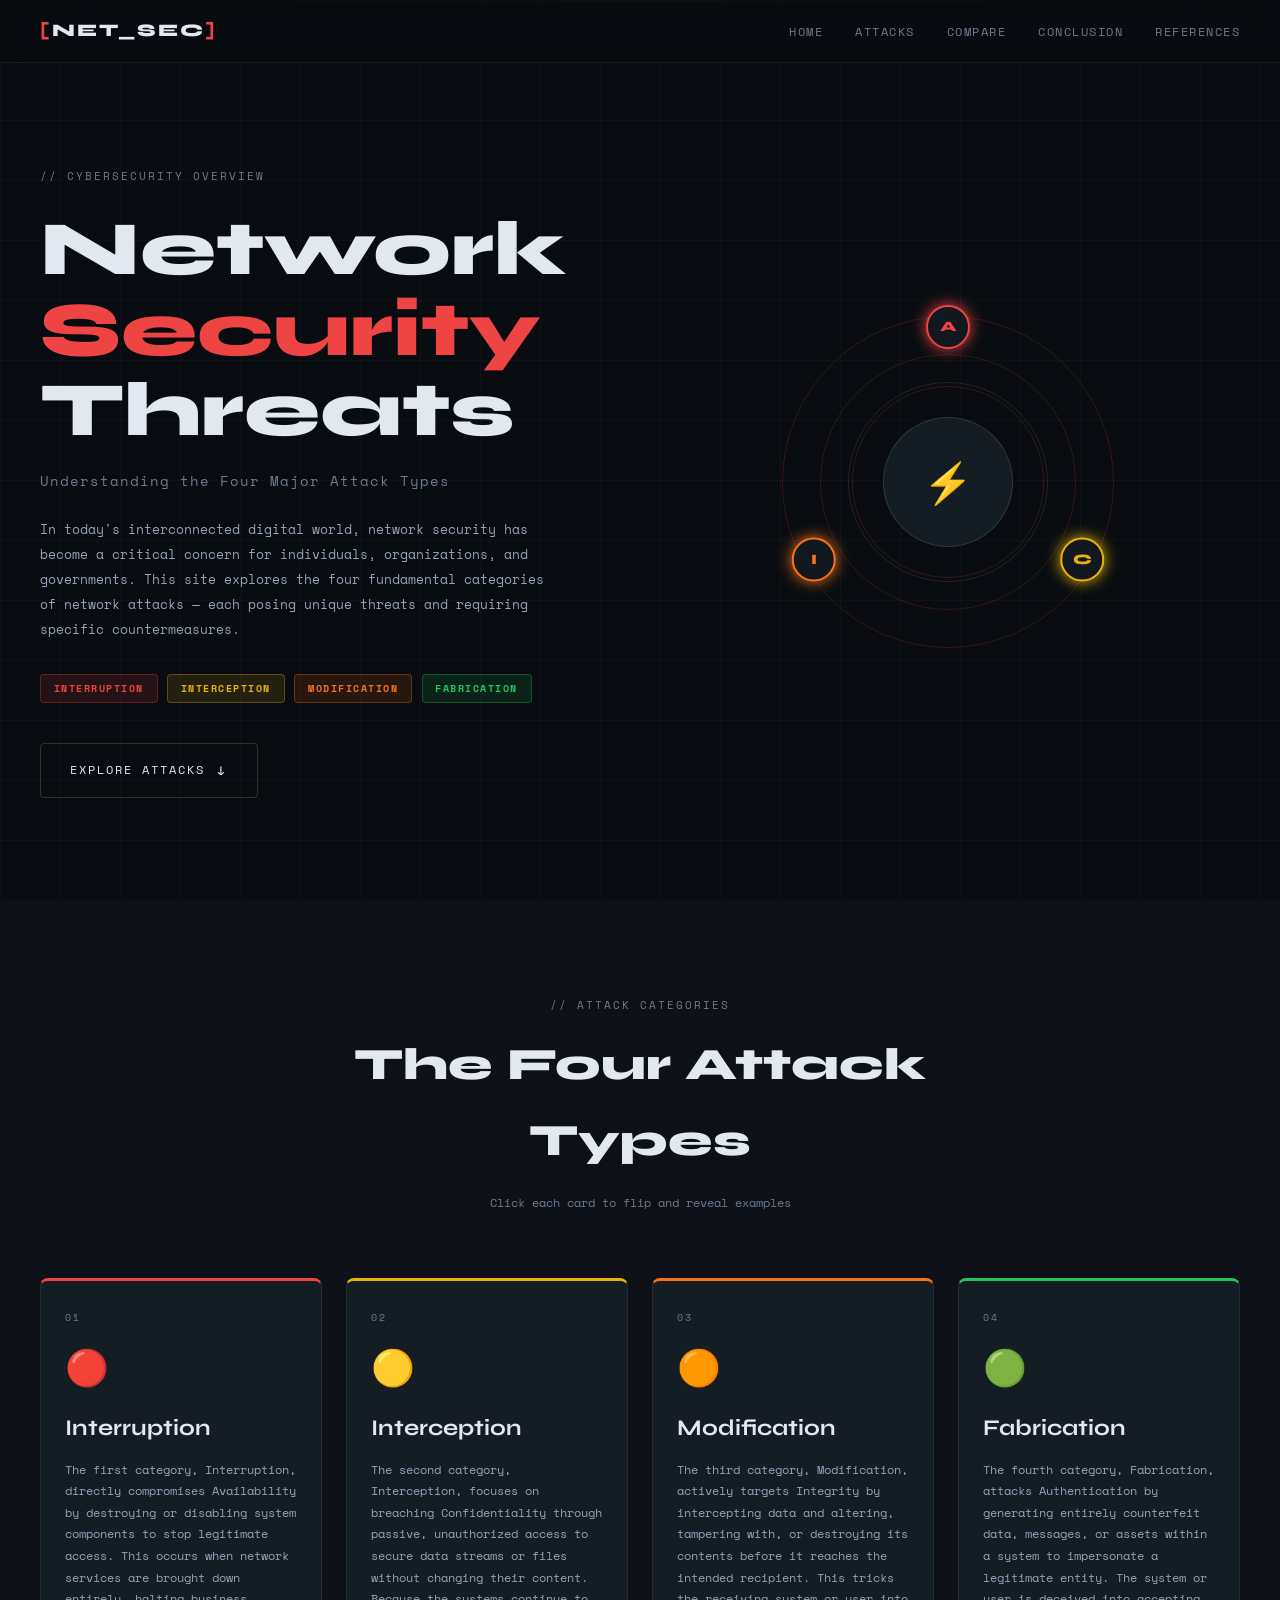
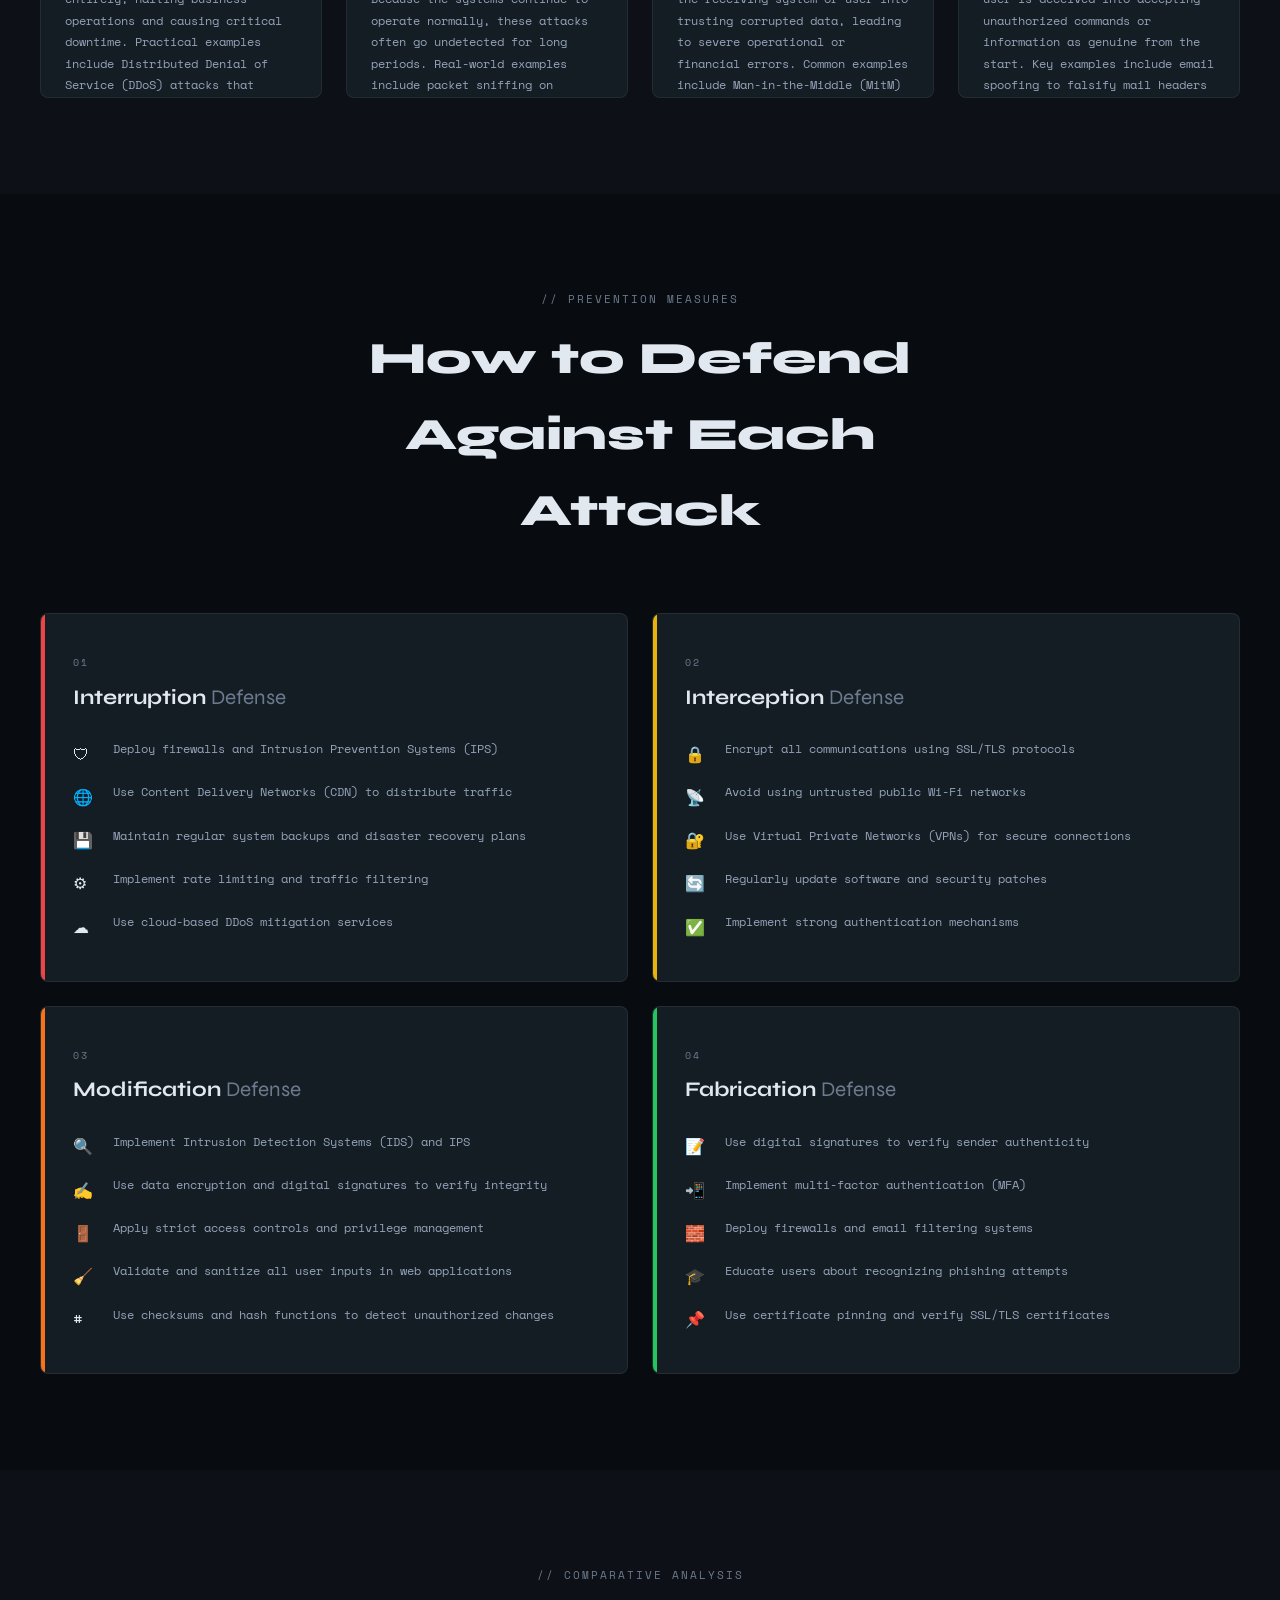
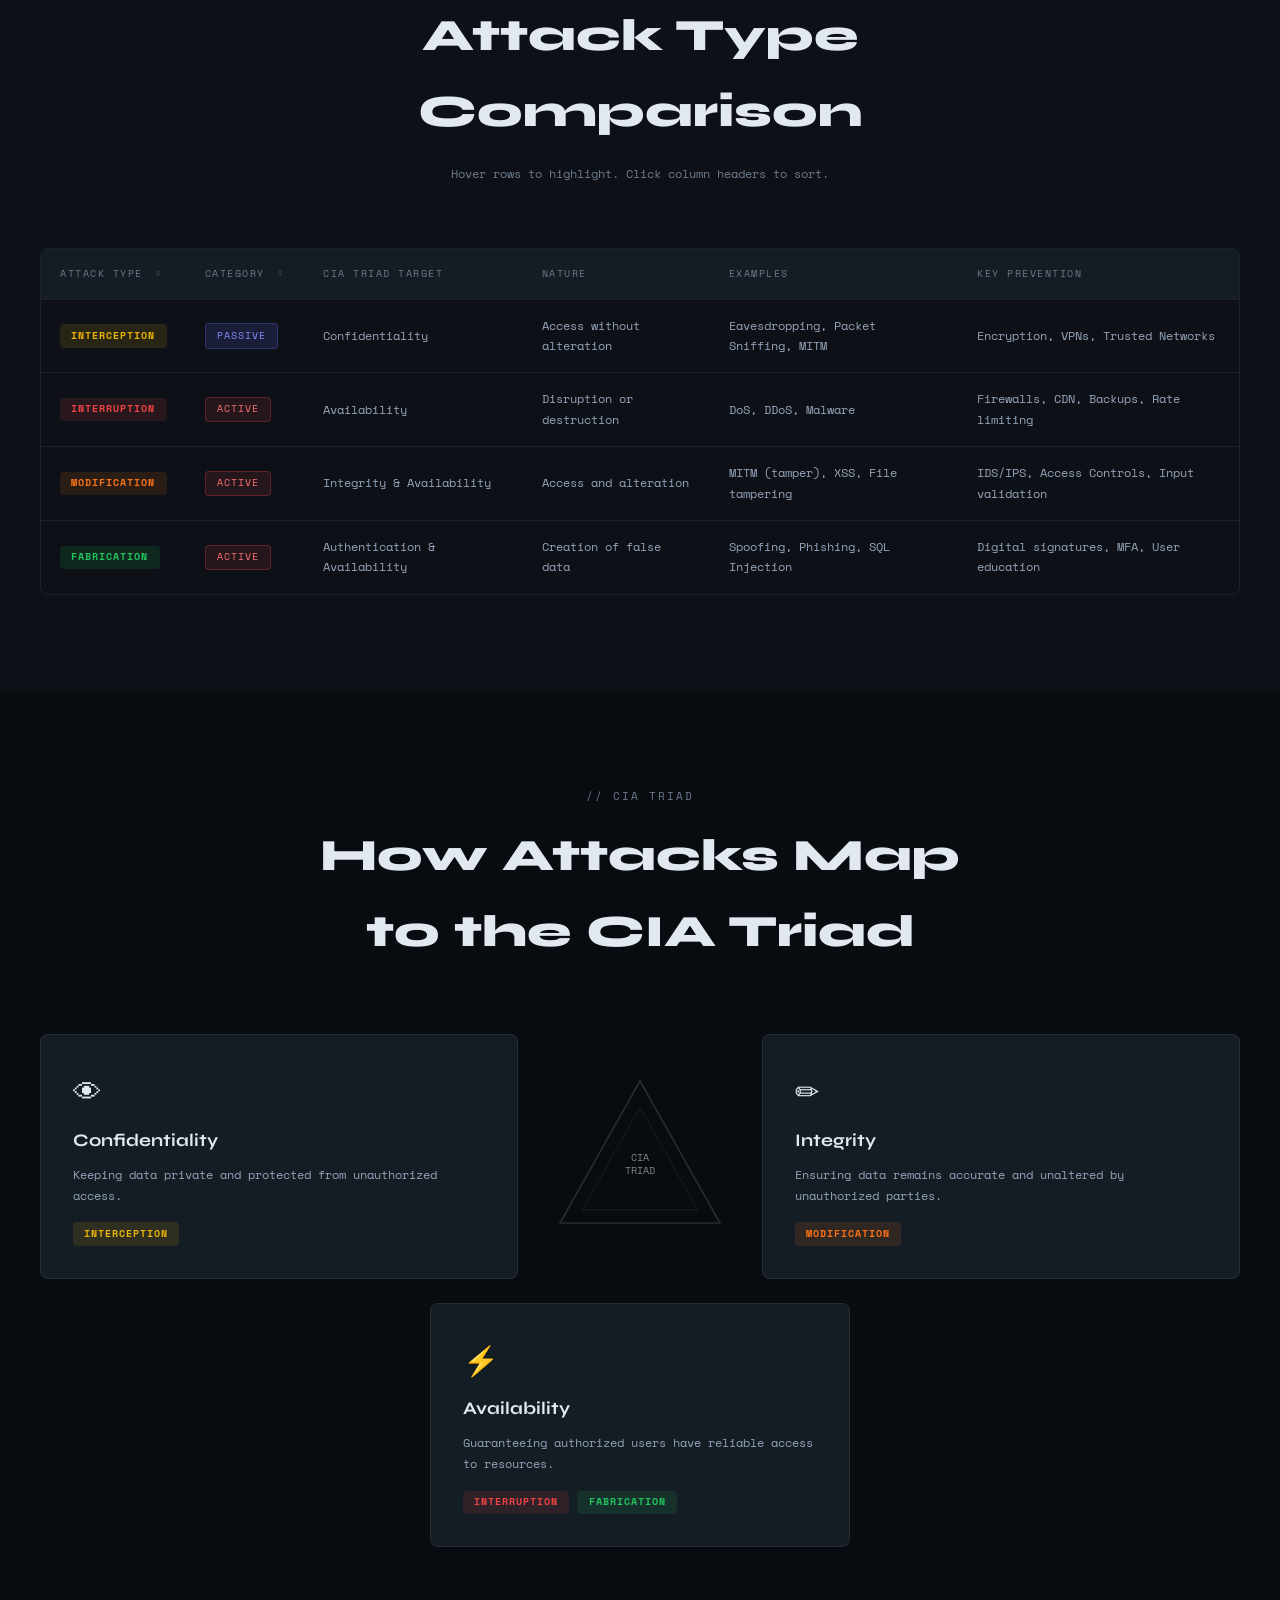
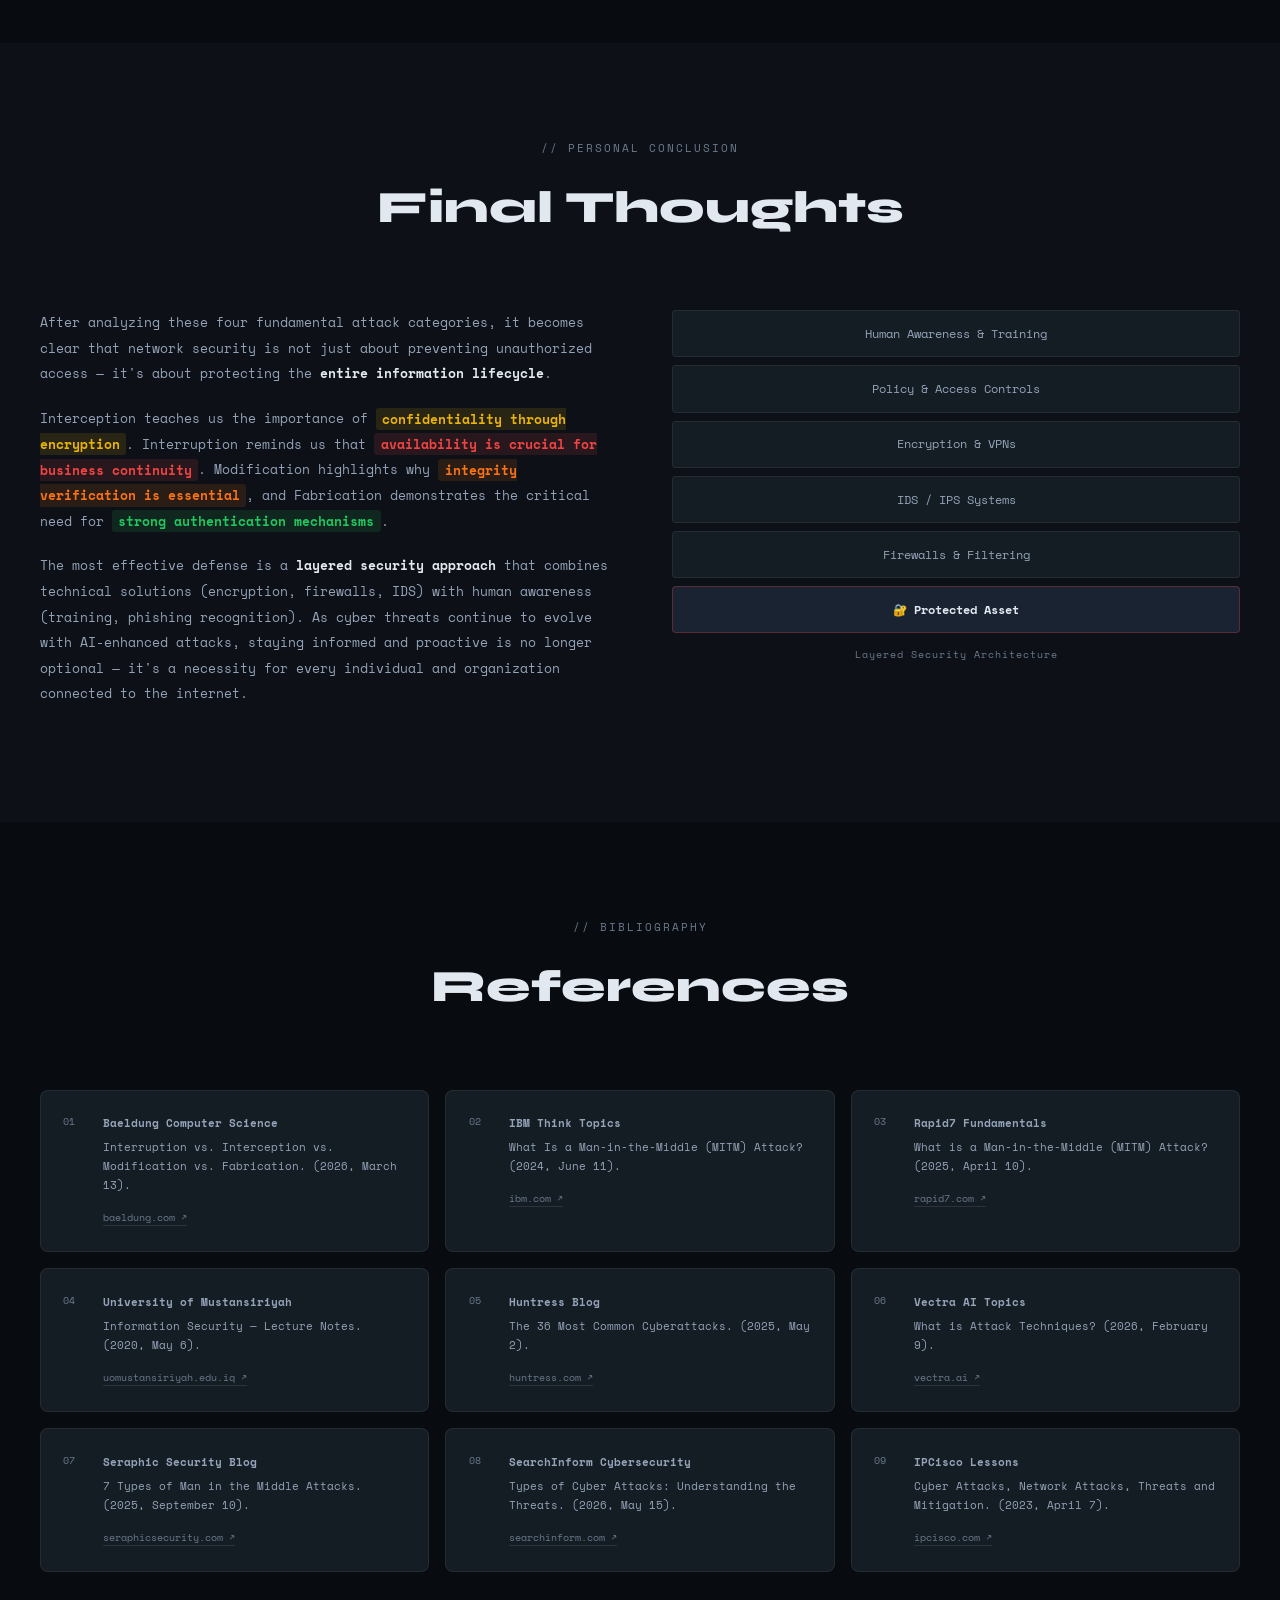
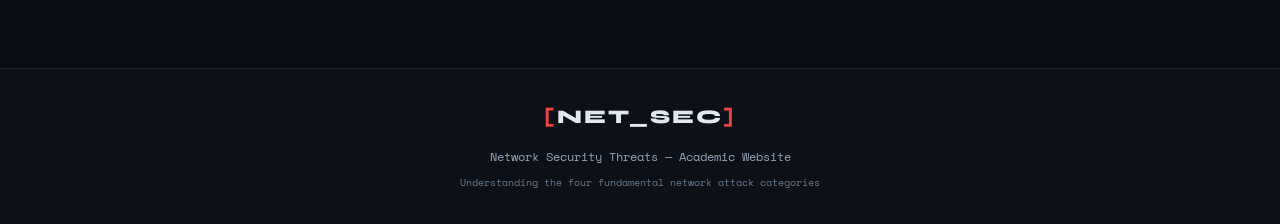
==== commit 317c9157: "Add files via upload" ====
--- a/index.html
+++ b/index.html
@@ -89,7 +89,7 @@
             <div class="card-label">01</div>
             <div class="card-icon">🔴</div>
             <h3>Interruption</h3>
-            <p class="card-def">A network service or system asset is disrupted or destroyed, making it unavailable to legitimate users. Primary threat to data <strong>Availability</strong>.</p>
+            <p class="card-def">The first category, Interruption, directly compromises Availability by destroying or disabling system components to stop legitimate access. This occurs when network services are brought down entirely, halting business operations and causing critical downtime. Practical examples include Distributed Denial of Service (DDoS) attacks that overwhelm servers with massive traffic volumes, physical sabotage such as severing fiber optic infrastructure, or deploying destructive wiper malware designed to wipe master boot records and render operating systems completely unbootable.  <strong>Availability</strong>.</p>
             <div class="cia-badge">CIA: Availability</div>
             <div class="card-flip-hint">Click to see examples →</div>
           </div>
@@ -117,7 +117,7 @@
             <div class="card-label">02</div>
             <div class="card-icon">🟡</div>
             <h3>Interception</h3>
-            <p class="card-def">A passive attack where an unauthorized actor accesses confidential data transmitted between parties <strong>without altering it</strong>. Threatens data <strong>Confidentiality</strong>.</p>
+            <p class="card-def">The second category, Interception, focuses on breaching Confidentiality through passive, unauthorized access to secure data streams or files without changing their content. Because the systems continue to operate normally, these attacks often go undetected for long periods. Real-world examples include packet sniffing on unsecured public Wi-Fi networks to harvest unencrypted credentials, wiretapping communication lines to capture active voice data, or quietly cloning a database file containing sensitive client records while leaving the original file intact. <strong>Confidentiality</strong>.</p>
             <div class="cia-badge">CIA: Confidentiality</div>
             <div class="card-flip-hint">Click to see examples →</div>
           </div>
@@ -145,7 +145,7 @@
             <div class="card-label">03</div>
             <div class="card-icon">🟠</div>
             <h3>Modification</h3>
-            <p class="card-def">An active attack where an unauthorized actor gains access to data and <strong>alters, tampers, or manipulates it</strong>. Primarily threatens data <strong>Integrity</strong>.</p>
+            <p class="card-def">The third category, Modification, actively targets Integrity by intercepting data and altering, tampering with, or destroying its contents before it reaches the intended recipient. This tricks the receiving system or user into trusting corrupted data, leading to severe operational or financial errors. Common examples include Man-in-the-Middle (MitM) financial attacks where an attacker swaps destination bank account numbers during transit, database record alteration to artificially manipulate pricing or user balances, and web defacement where a server is breached to overwrite the site's underlying source code. <strong>Integrity</strong>.</p>
             <div class="cia-badge">CIA: Integrity</div>
             <div class="card-flip-hint">Click to see examples →</div>
           </div>
@@ -173,7 +173,7 @@
             <div class="card-label">04</div>
             <div class="card-icon">🟢</div>
             <h3>Fabrication</h3>
-            <p class="card-def">An attacker creates false data, injects bogus information, or impersonates a legitimate entity. Threatens data <strong>Authentication</strong>.</p>
+            <p class="card-def">The fourth category, Fabrication, attacks Authentication by generating entirely counterfeit data, messages, or assets within a system to impersonate a legitimate entity. The system or user is deceived into accepting unauthorized commands or information as genuine from the start. Key examples include email spoofing to falsify mail headers for targeted phishing campaigns, DNS cache poisoning to quietly route unsuspecting users to cloned malicious servers, and log or transaction injection where fake entries are inserted into ledgers to authorize illegitimate payments or cover tracks. </strong>Authentication</strong>.</p>
             <div class="cia-badge">CIA: Authentication</div>
             <div class="card-flip-hint">Click to see examples →</div>
           </div>
@@ -505,4 +505,4 @@
 
   <script src="script.js"></script>
 </body>
-</html>+</html>
